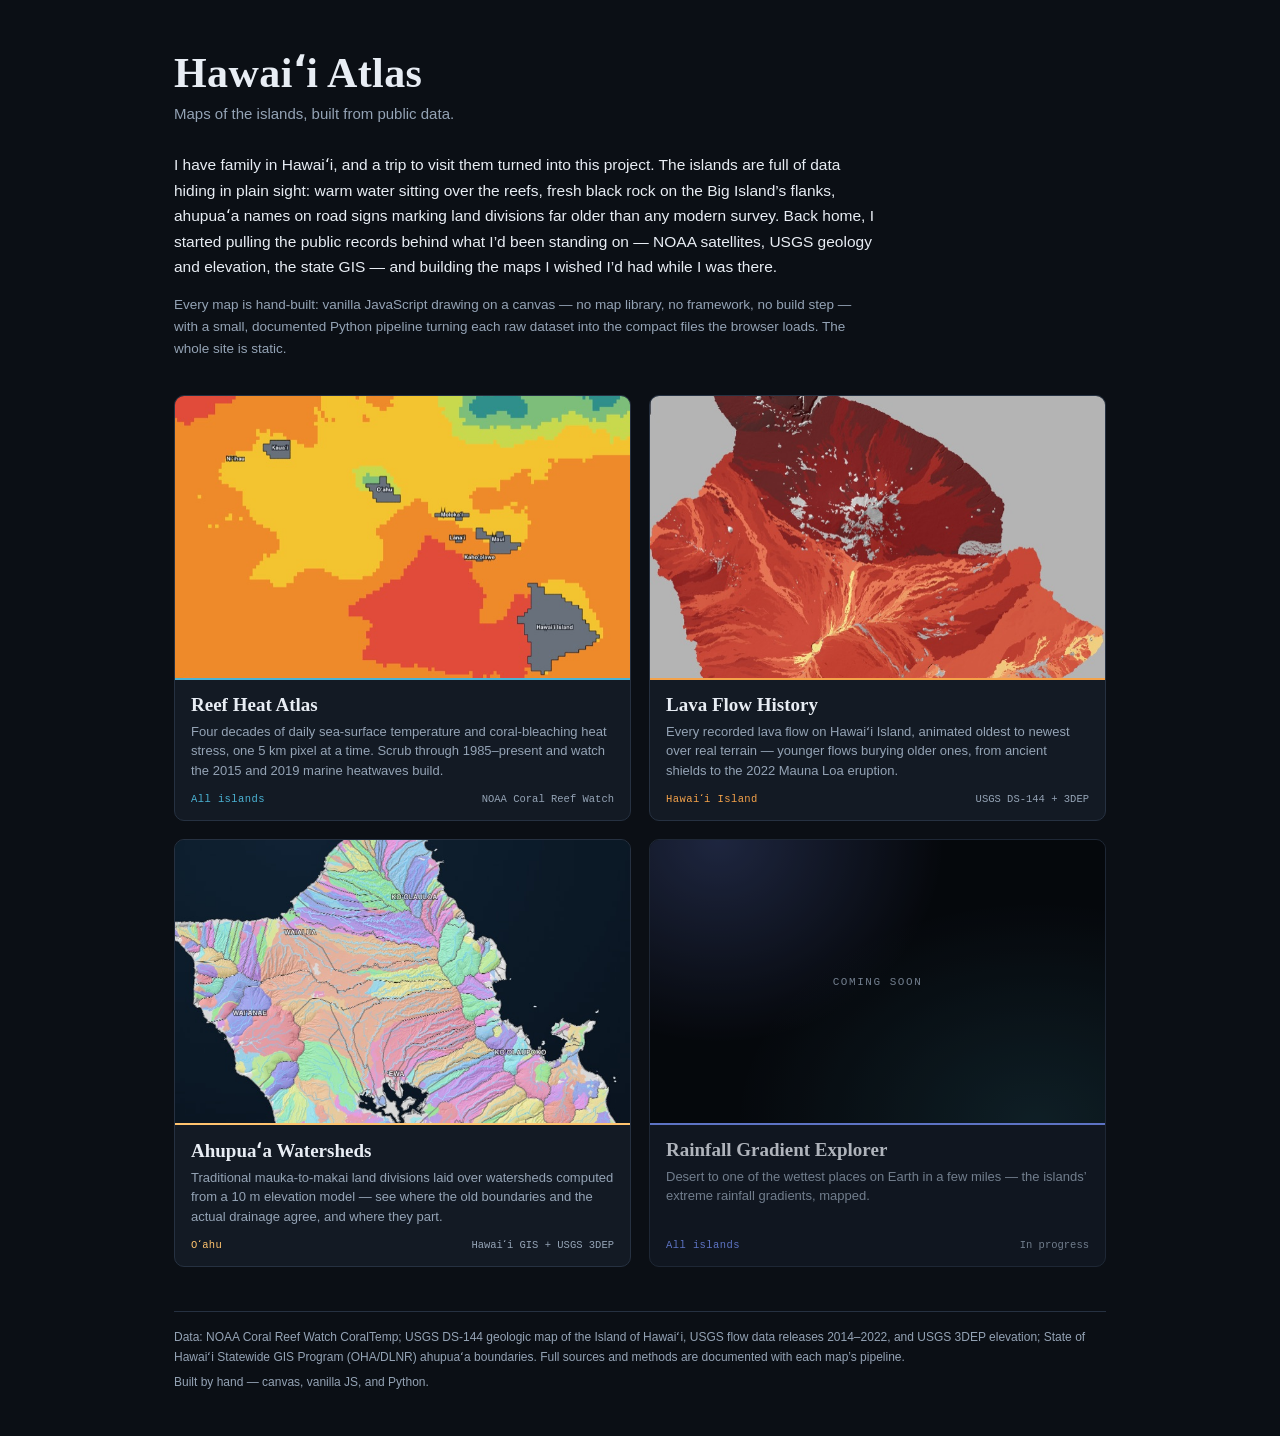
==== index.html @ 6e14ee61 "Site: hub, three canvas map apps, shared design system Vanilla JS on canvas, no build step, all path" ====
<!DOCTYPE html>
<html lang="en">
<head>
<meta charset="utf-8">
<meta name="viewport" content="width=device-width, initial-scale=1">
<title>Hawaiʻi Atlas</title>
<meta name="description" content="Interactive maps of the Hawaiian Islands built from public data: reef heat stress, lava flow history, and ahupuaʻa watersheds.">
<link rel="stylesheet" href="shared/atlas.css">
<style>
  body { overflow-y: auto; }
  .wrap { max-width: 980px; margin: 0 auto; padding: 48px 24px 40px; }

  .masthead h1 { font-size: 42px; margin: 0; }
  .masthead .tagline { color: var(--ink-dim); font-size: 15px; margin: 8px 0 0; }

  .story { margin: 30px 0 8px; max-width: 700px; }
  .story p { font-size: 15.5px; line-height: 1.65; color: var(--ink); margin: 0 0 14px; }
  .story .quiet { color: var(--ink-dim); font-size: 13.5px; }

  .cards {
    display: grid;
    grid-template-columns: repeat(2, minmax(0, 1fr));
    gap: 18px;
    margin-top: 34px;
  }
  .card {
    display: flex; flex-direction: column;
    background: var(--panel);
    border: 1px solid var(--line);
    border-radius: 10px;
    overflow: hidden;
    text-decoration: none;
    color: var(--ink);
    transition: transform 0.15s, border-color 0.15s;
  }
  .card:hover { transform: translateY(-3px); border-color: var(--card-accent, var(--accent)); }
  .card .thumb {
    aspect-ratio: 16 / 10;
    background: var(--bg-deep);
    border-bottom: 2px solid var(--card-accent, var(--line));
    overflow: hidden;
  }
  .card .thumb img { width: 100%; height: 100%; object-fit: cover; display: block; }
  .card .body { padding: 14px 16px 15px; display: flex; flex-direction: column; gap: 6px; flex: 1; }
  .card h2 { font-family: var(--serif); font-size: 19px; font-weight: 600; margin: 0; }
  .card .what { font-size: 13px; line-height: 1.5; color: var(--ink-dim); margin: 0; flex: 1; }
  .card .meta {
    display: flex; justify-content: space-between; align-items: baseline; gap: 10px;
    margin-top: 6px; font-family: var(--mono); font-size: 10.5px; color: var(--ink-dim);
  }
  .card .island { color: var(--card-accent, var(--accent)); letter-spacing: 0.04em; }

  .card.soon { opacity: 0.75; }
  .card.soon .thumb {
    display: flex; align-items: center; justify-content: center;
    background:
      radial-gradient(90% 130% at 15% 0%, rgba(122,150,255,0.28) 0%, transparent 55%),
      radial-gradient(110% 130% at 85% 100%, rgba(79,195,220,0.16) 0%, transparent 60%),
      var(--bg-deep);
    color: var(--ink-dim); font-family: var(--mono); font-size: 11px;
    letter-spacing: 0.14em; text-transform: uppercase;
  }

  footer { margin-top: 44px; border-top: 1px solid var(--line); padding-top: 16px; }
  footer p { color: var(--ink-dim); font-size: 12px; line-height: 1.6; margin: 0 0 6px; }
  footer a { color: var(--ink-dim); }
  footer a:hover { color: var(--accent); }

  @media (max-width: 640px) {
    .wrap { padding: 30px 18px 30px; }
    .masthead h1 { font-size: 32px; }
    .cards { grid-template-columns: 1fr; }
  }
</style>
</head>
<body>
<div class="wrap">
  <header class="masthead">
    <h1>Hawaiʻi Atlas</h1>
    <p class="tagline">Maps of the islands, built from public data.</p>
  </header>

  <section class="story">
    <p>
      I have family in Hawaiʻi, and a trip to visit them turned into this
      project. The islands are full of data hiding in plain sight: warm water
      sitting over the reefs, fresh black rock on the Big Island&rsquo;s flanks,
      ahupuaʻa names on road signs marking land divisions far older than any
      modern survey. Back home, I started pulling the public records behind
      what I&rsquo;d been standing on &mdash; NOAA satellites, USGS geology and
      elevation, the state GIS &mdash; and building the maps I wished I&rsquo;d
      had while I was there.
    </p>
    <!-- Room for a personal line here — who you visited, which islands, a photo. -->
    <p class="quiet">
      Every map is hand-built: vanilla JavaScript drawing on a canvas &mdash; no
      map library, no framework, no build step &mdash; with a small, documented
      Python pipeline turning each raw dataset into the compact files the
      browser loads. The whole site is static.
    </p>
  </section>

  <section class="cards">
    <a class="card" href="reef-heat-atlas/" style="--card-accent:#4bb3d4">
      <div class="thumb"><img src="shared/thumbs/reef.jpg" alt="Degree Heating Weeks around the Hawaiian Islands during the 2015 marine heatwave"></div>
      <div class="body">
        <h2>Reef Heat Atlas</h2>
        <p class="what">Four decades of daily sea-surface temperature and
          coral-bleaching heat stress, one 5&nbsp;km pixel at a time. Scrub
          through 1985&ndash;present and watch the 2015 and 2019 marine
          heatwaves build.</p>
        <div class="meta"><span class="island">All islands</span><span>NOAA Coral Reef Watch</span></div>
      </div>
    </a>

    <a class="card" href="lava-flow-history/" style="--card-accent:#f4a24a">
      <div class="thumb"><img src="shared/thumbs/lava.jpg" alt="Age-coloured lava flows of Hawaiʻi Island over a hillshade"></div>
      <div class="body">
        <h2>Lava Flow History</h2>
        <p class="what">Every recorded lava flow on Hawaiʻi Island, animated
          oldest to newest over real terrain &mdash; younger flows burying older
          ones, from ancient shields to the 2022 Mauna Loa eruption.</p>
        <div class="meta"><span class="island">Hawaiʻi Island</span><span>USGS DS-144 + 3DEP</span></div>
      </div>
    </a>

    <a class="card" href="ahupuaa-watersheds/" style="--card-accent:#ffc36e">
      <div class="thumb"><img src="shared/thumbs/ahupuaa.jpg" alt="Ahupuaʻa boundaries over computed watersheds and streams on Oʻahu"></div>
      <div class="body">
        <h2>Ahupuaʻa Watersheds</h2>
        <p class="what">Traditional mauka-to-makai land divisions laid over
          watersheds computed from a 10&nbsp;m elevation model &mdash; see where
          the old boundaries and the actual drainage agree, and where they part.</p>
        <div class="meta"><span class="island">Oʻahu</span><span>Hawaiʻi GIS + USGS 3DEP</span></div>
      </div>
    </a>

    <a class="card soon" href="rainfall-gradient/" style="--card-accent:#7a96ff">
      <div class="thumb">Coming&nbsp;soon</div>
      <div class="body">
        <h2>Rainfall Gradient Explorer</h2>
        <p class="what">Desert to one of the wettest places on Earth in a few
          miles &mdash; the islands&rsquo; extreme rainfall gradients, mapped.</p>
        <div class="meta"><span class="island">All islands</span><span>In progress</span></div>
      </div>
    </a>
  </section>

  <footer>
    <p>Data: NOAA Coral Reef Watch CoralTemp; USGS DS-144 geologic map of the
       Island of Hawaiʻi, USGS flow data releases 2014&ndash;2022, and USGS 3DEP
       elevation; State of Hawaiʻi Statewide GIS Program (OHA/DLNR) ahupuaʻa
       boundaries. Full sources and methods are documented with each map&rsquo;s
       pipeline.</p>
    <p>Built by hand &mdash; canvas, vanilla JS, and Python.</p>
  </footer>
</div>
</body>
</html>
---- shared/atlas.css ----
/* Hawaiʻi Atlas — shared design tokens and chrome.
   Each map keeps its own palette and accent; everything structural —
   background scale, type, panels, buttons, sliders — comes from here. */

:root {
  --bg: #0b0f15;
  --bg-deep: #05070a;
  --panel: #131a24;
  --panel-2: #0e141c;
  --panel-glass: rgba(19, 26, 36, 0.88);
  --line: #263141;
  --ink: #e8edf4;
  --ink-dim: #94a3b5;
  --accent: #4bb3d4;            /* overridden per map */
  --on-accent: #081820;         /* text on accent-filled controls */
  --serif: "Iowan Old Style", "Palatino", Georgia, serif;
  --sans: -apple-system, BlinkMacSystemFont, "Segoe UI", Roboto, Helvetica, Arial, sans-serif;
  --mono: ui-monospace, "SF Mono", Menlo, Consolas, monospace;
}

* { box-sizing: border-box; }

html, body {
  margin: 0;
  height: 100%;
  background: var(--bg);
  color: var(--ink);
  font-family: var(--sans);
  -webkit-font-smoothing: antialiased;
}

h1 { font-family: var(--serif); font-weight: 600; letter-spacing: 0.01em; }

/* --- panels ----------------------------------------------------------- */

.panel {
  background: var(--panel-glass);
  border: 1px solid var(--line);
  border-radius: 7px;
  backdrop-filter: blur(5px);
}

/* --- buttons ---------------------------------------------------------- */

button {
  font-family: var(--sans);
  font-size: 12px;
  color: var(--ink);
  background: var(--panel-2);
  border: 1px solid var(--line);
  border-radius: 6px;
  padding: 5px 10px;
  cursor: pointer;
  transition: border-color 0.15s, background 0.15s, color 0.15s;
}
button:hover { border-color: var(--accent); }
button.on, button[aria-pressed="true"] {
  background: var(--accent);
  border-color: var(--accent);
  color: var(--on-accent);
  font-weight: 600;
}
:focus-visible { outline: 2px solid var(--accent); outline-offset: 1px; }

/* segmented toggle: buttons fused into one control */
.seg { display: flex; }
.seg button { border-radius: 0; border-right-width: 0; }
.seg button:first-child { border-radius: 6px 0 0 6px; }
.seg button:last-child { border-radius: 0 6px 6px 0; border-right-width: 1px; }

/* --- form controls ---------------------------------------------------- */

select, input[type="text"] {
  background: var(--panel-2);
  color: var(--ink);
  border: 1px solid var(--line);
  border-radius: 6px;
  padding: 7px 10px;
  font-family: var(--sans);
  font-size: 13px;
}
select:focus, input[type="text"]:focus { outline: 1px solid var(--accent); }

input[type="range"] { accent-color: var(--accent); }
input[type="checkbox"] { accent-color: var(--accent); }

/* the time/opacity scrubber every map shares */
input[type="range"].scrub {
  -webkit-appearance: none;
  appearance: none;
  height: 4px;
  background: var(--line);
  border-radius: 3px;
  outline: none;
  cursor: pointer;
}
input[type="range"].scrub::-webkit-slider-thumb {
  -webkit-appearance: none;
  width: 15px; height: 15px;
  border-radius: 50%;
  background: var(--accent);
  border: 2px solid var(--bg);
  cursor: pointer;
}
input[type="range"].scrub::-moz-range-thumb {
  width: 15px; height: 15px;
  border-radius: 50%;
  background: var(--accent);
  border: 2px solid var(--bg);
  cursor: pointer;
}

/* --- "part of the atlas" home chip ------------------------------------ */

.atlas-home {
  display: inline-flex;
  align-items: center;
  gap: 6px;
  font-family: var(--sans);
  font-size: 11px;
  letter-spacing: 0.08em;
  text-transform: uppercase;
  color: var(--ink-dim);
  text-decoration: none;
  white-space: nowrap;
}
.atlas-home::before { content: "◂"; font-size: 12px; color: var(--accent); }
.atlas-home:hover { color: var(--accent); }
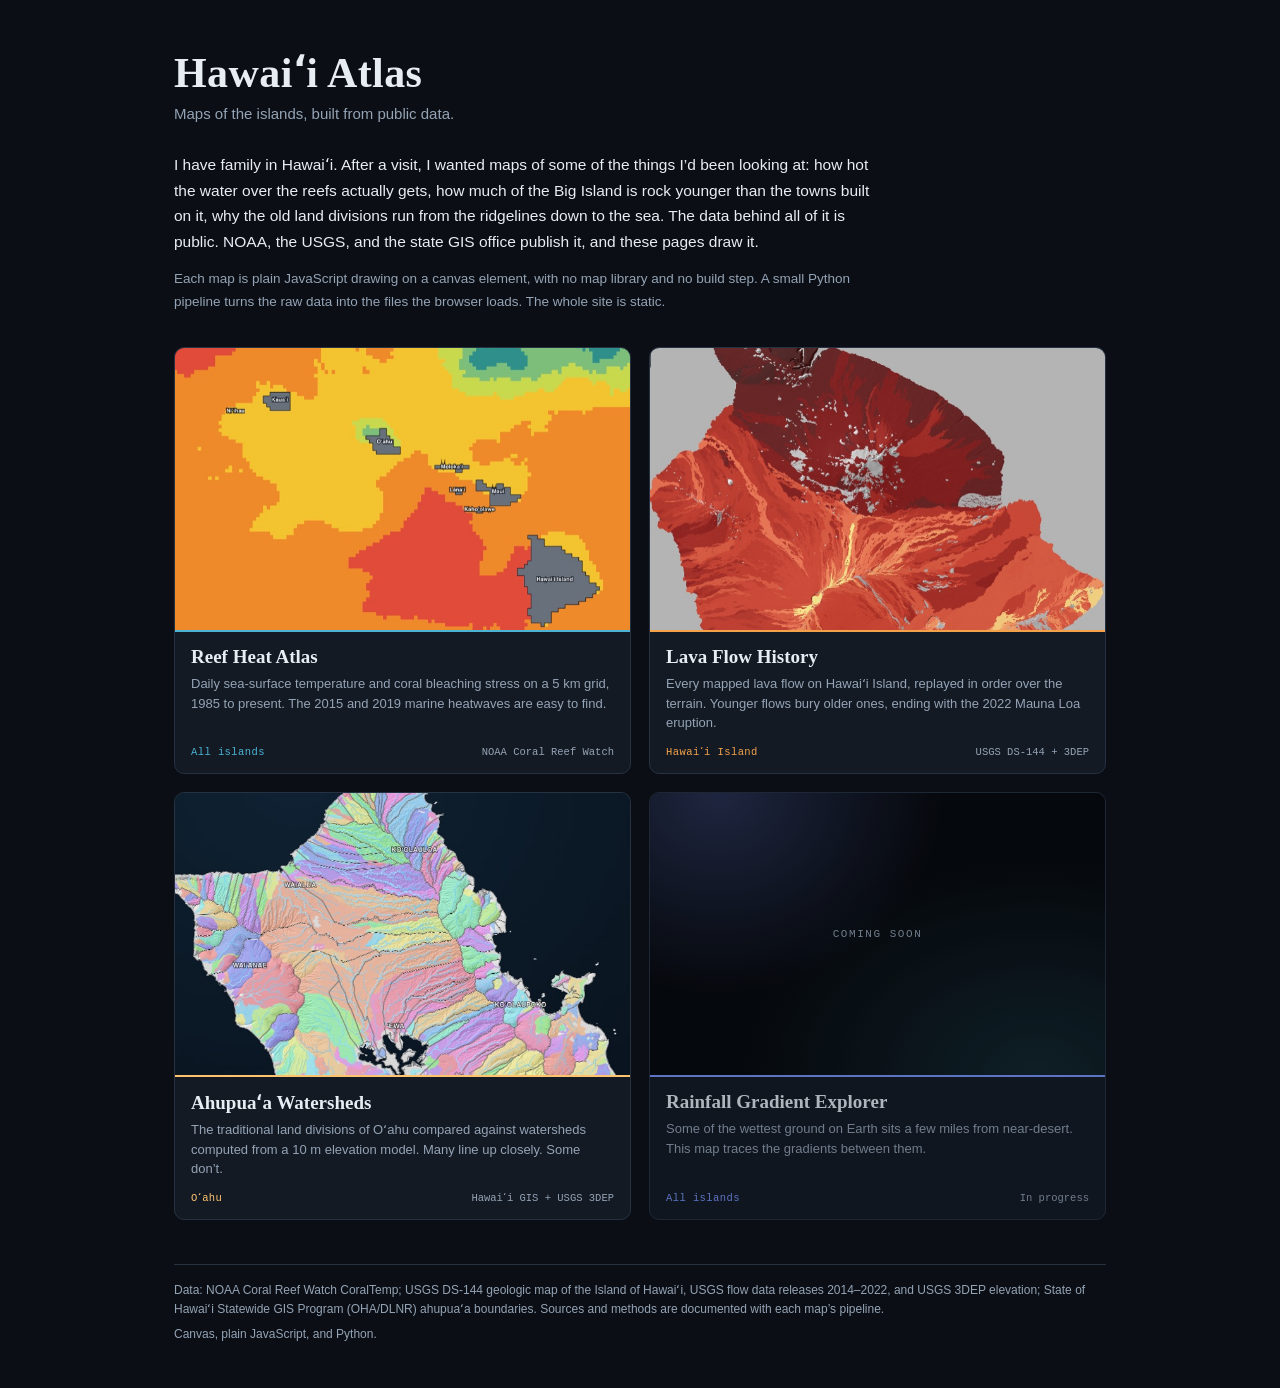
==== commit a87f3186: "Rework the site and repo prose Plain sentences throughout the hub, READMEs, in-app strings, and the " ====
--- a/index.html
+++ b/index.html
@@ -82,21 +82,18 @@
 
   <section class="story">
     <p>
-      I have family in Hawaiʻi, and a trip to visit them turned into this
-      project. The islands are full of data hiding in plain sight: warm water
-      sitting over the reefs, fresh black rock on the Big Island&rsquo;s flanks,
-      ahupuaʻa names on road signs marking land divisions far older than any
-      modern survey. Back home, I started pulling the public records behind
-      what I&rsquo;d been standing on &mdash; NOAA satellites, USGS geology and
-      elevation, the state GIS &mdash; and building the maps I wished I&rsquo;d
-      had while I was there.
+      I have family in Hawaiʻi. After a visit, I wanted maps of some of the
+      things I&rsquo;d been looking at: how hot the water over the reefs
+      actually gets, how much of the Big Island is rock younger than the towns
+      built on it, why the old land divisions run from the ridgelines down to
+      the sea. The data behind all of it is public. NOAA, the USGS, and the
+      state GIS office publish it, and these pages draw it.
     </p>
-    <!-- Room for a personal line here — who you visited, which islands, a photo. -->
+    <!-- Room for a personal line here (who you visited, which islands, a photo). -->
     <p class="quiet">
-      Every map is hand-built: vanilla JavaScript drawing on a canvas &mdash; no
-      map library, no framework, no build step &mdash; with a small, documented
-      Python pipeline turning each raw dataset into the compact files the
-      browser loads. The whole site is static.
+      Each map is plain JavaScript drawing on a canvas element, with no map
+      library and no build step. A small Python pipeline turns the raw data
+      into the files the browser loads. The whole site is static.
     </p>
   </section>
 
@@ -105,10 +102,9 @@
       <div class="thumb"><img src="shared/thumbs/reef.jpg" alt="Degree Heating Weeks around the Hawaiian Islands during the 2015 marine heatwave"></div>
       <div class="body">
         <h2>Reef Heat Atlas</h2>
-        <p class="what">Four decades of daily sea-surface temperature and
-          coral-bleaching heat stress, one 5&nbsp;km pixel at a time. Scrub
-          through 1985&ndash;present and watch the 2015 and 2019 marine
-          heatwaves build.</p>
+        <p class="what">Daily sea-surface temperature and coral bleaching
+          stress on a 5&nbsp;km grid, 1985 to present. The 2015 and 2019
+          marine heatwaves are easy to find.</p>
         <div class="meta"><span class="island">All islands</span><span>NOAA Coral Reef Watch</span></div>
       </div>
     </a>
@@ -117,9 +113,9 @@
       <div class="thumb"><img src="shared/thumbs/lava.jpg" alt="Age-coloured lava flows of Hawaiʻi Island over a hillshade"></div>
       <div class="body">
         <h2>Lava Flow History</h2>
-        <p class="what">Every recorded lava flow on Hawaiʻi Island, animated
-          oldest to newest over real terrain &mdash; younger flows burying older
-          ones, from ancient shields to the 2022 Mauna Loa eruption.</p>
+        <p class="what">Every mapped lava flow on Hawaiʻi Island, replayed
+          in order over the terrain. Younger flows bury older ones, ending
+          with the 2022 Mauna Loa eruption.</p>
         <div class="meta"><span class="island">Hawaiʻi Island</span><span>USGS DS-144 + 3DEP</span></div>
       </div>
     </a>
@@ -128,9 +124,9 @@
       <div class="thumb"><img src="shared/thumbs/ahupuaa.jpg" alt="Ahupuaʻa boundaries over computed watersheds and streams on Oʻahu"></div>
       <div class="body">
         <h2>Ahupuaʻa Watersheds</h2>
-        <p class="what">Traditional mauka-to-makai land divisions laid over
-          watersheds computed from a 10&nbsp;m elevation model &mdash; see where
-          the old boundaries and the actual drainage agree, and where they part.</p>
+        <p class="what">The traditional land divisions of Oʻahu compared
+          against watersheds computed from a 10&nbsp;m elevation model. Many
+          line up closely. Some don&rsquo;t.</p>
         <div class="meta"><span class="island">Oʻahu</span><span>Hawaiʻi GIS + USGS 3DEP</span></div>
       </div>
     </a>
@@ -139,8 +135,8 @@
       <div class="thumb">Coming&nbsp;soon</div>
       <div class="body">
         <h2>Rainfall Gradient Explorer</h2>
-        <p class="what">Desert to one of the wettest places on Earth in a few
-          miles &mdash; the islands&rsquo; extreme rainfall gradients, mapped.</p>
+        <p class="what">Some of the wettest ground on Earth sits a few miles
+          from near-desert. This map traces the gradients between them.</p>
         <div class="meta"><span class="island">All islands</span><span>In progress</span></div>
       </div>
     </a>
@@ -150,9 +146,9 @@
     <p>Data: NOAA Coral Reef Watch CoralTemp; USGS DS-144 geologic map of the
        Island of Hawaiʻi, USGS flow data releases 2014&ndash;2022, and USGS 3DEP
        elevation; State of Hawaiʻi Statewide GIS Program (OHA/DLNR) ahupuaʻa
-       boundaries. Full sources and methods are documented with each map&rsquo;s
+       boundaries. Sources and methods are documented with each map&rsquo;s
        pipeline.</p>
-    <p>Built by hand &mdash; canvas, vanilla JS, and Python.</p>
+    <p>Canvas, plain JavaScript, and Python.</p>
   </footer>
 </div>
 </body>
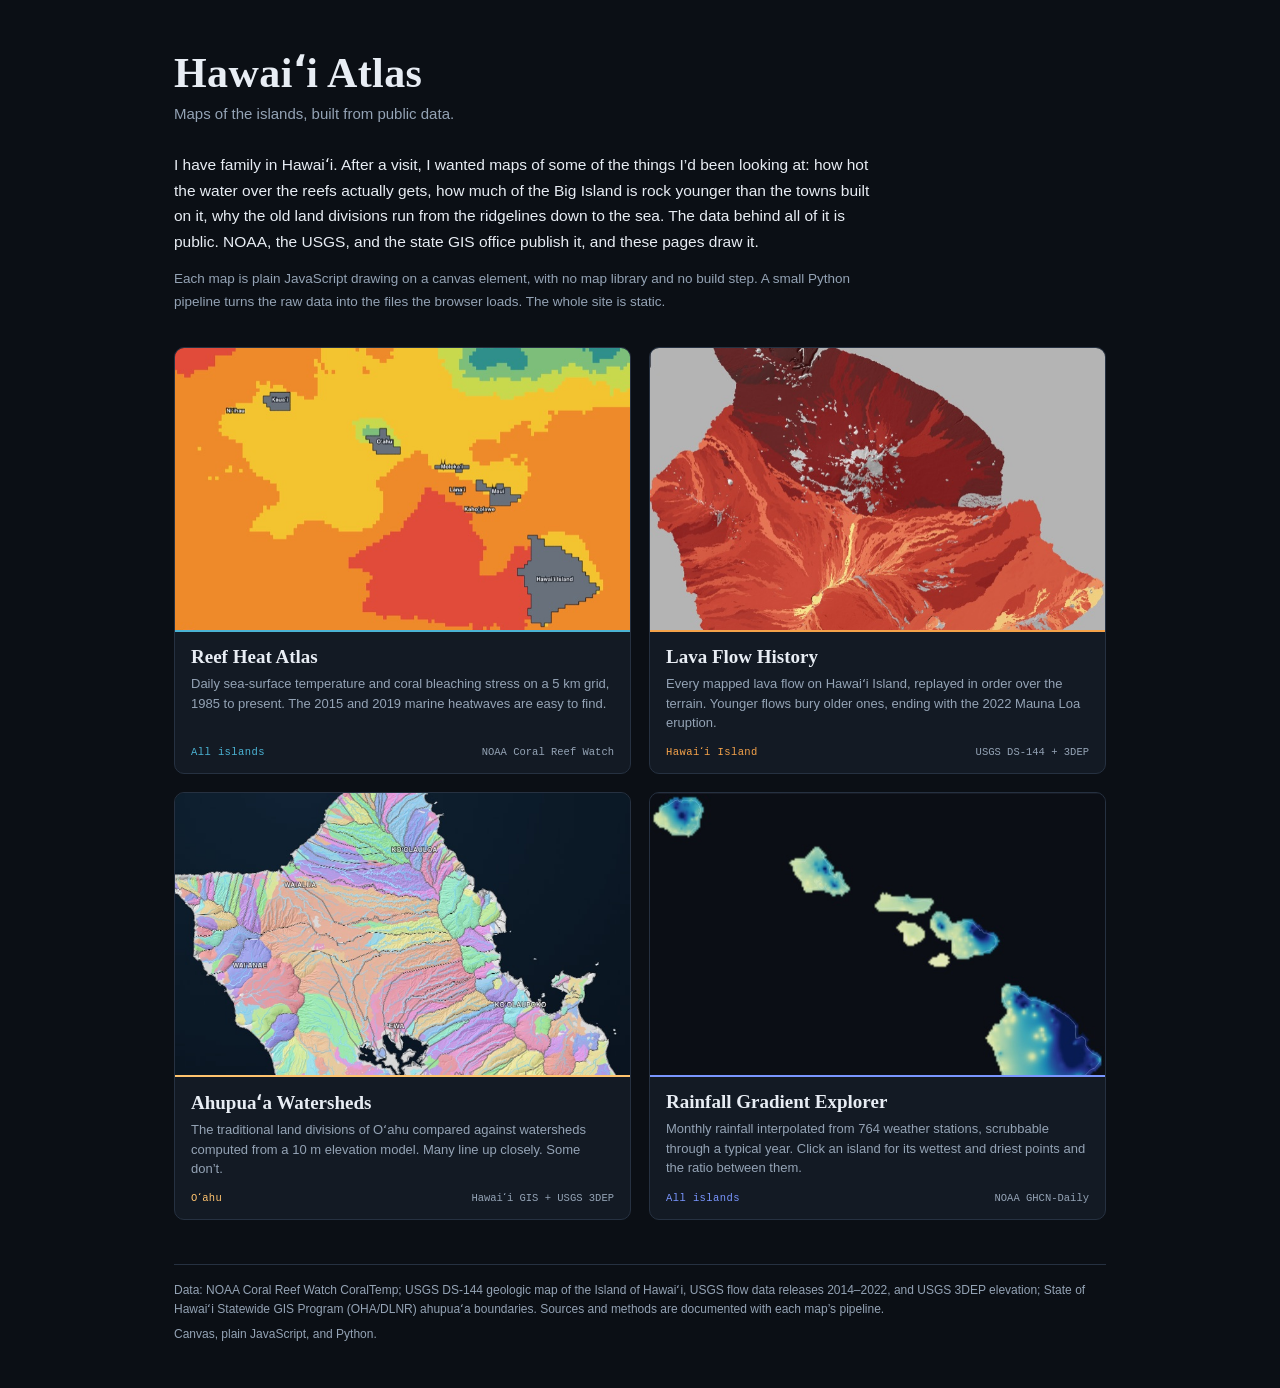
==== commit dd920479: "Rainfall Gradient Explorer: fourth map integrated The incoming project arrived with its pipeline hal" ====
--- a/index.html
+++ b/index.html
@@ -131,13 +131,14 @@
       </div>
     </a>
 
-    <a class="card soon" href="rainfall-gradient/" style="--card-accent:#7a96ff">
-      <div class="thumb">Coming&nbsp;soon</div>
+    <a class="card" href="rainfall-gradient/" style="--card-accent:#7a96ff">
+      <div class="thumb"><img src="shared/thumbs/rainfall.jpg" alt="Interpolated March rainfall across the Hawaiian Islands"></div>
       <div class="body">
         <h2>Rainfall Gradient Explorer</h2>
-        <p class="what">Some of the wettest ground on Earth sits a few miles
-          from near-desert. This map traces the gradients between them.</p>
-        <div class="meta"><span class="island">All islands</span><span>In progress</span></div>
+        <p class="what">Monthly rainfall interpolated from 764 weather
+          stations, scrubbable through a typical year. Click an island for its
+          wettest and driest points and the ratio between them.</p>
+        <div class="meta"><span class="island">All islands</span><span>NOAA GHCN-Daily</span></div>
       </div>
     </a>
   </section>
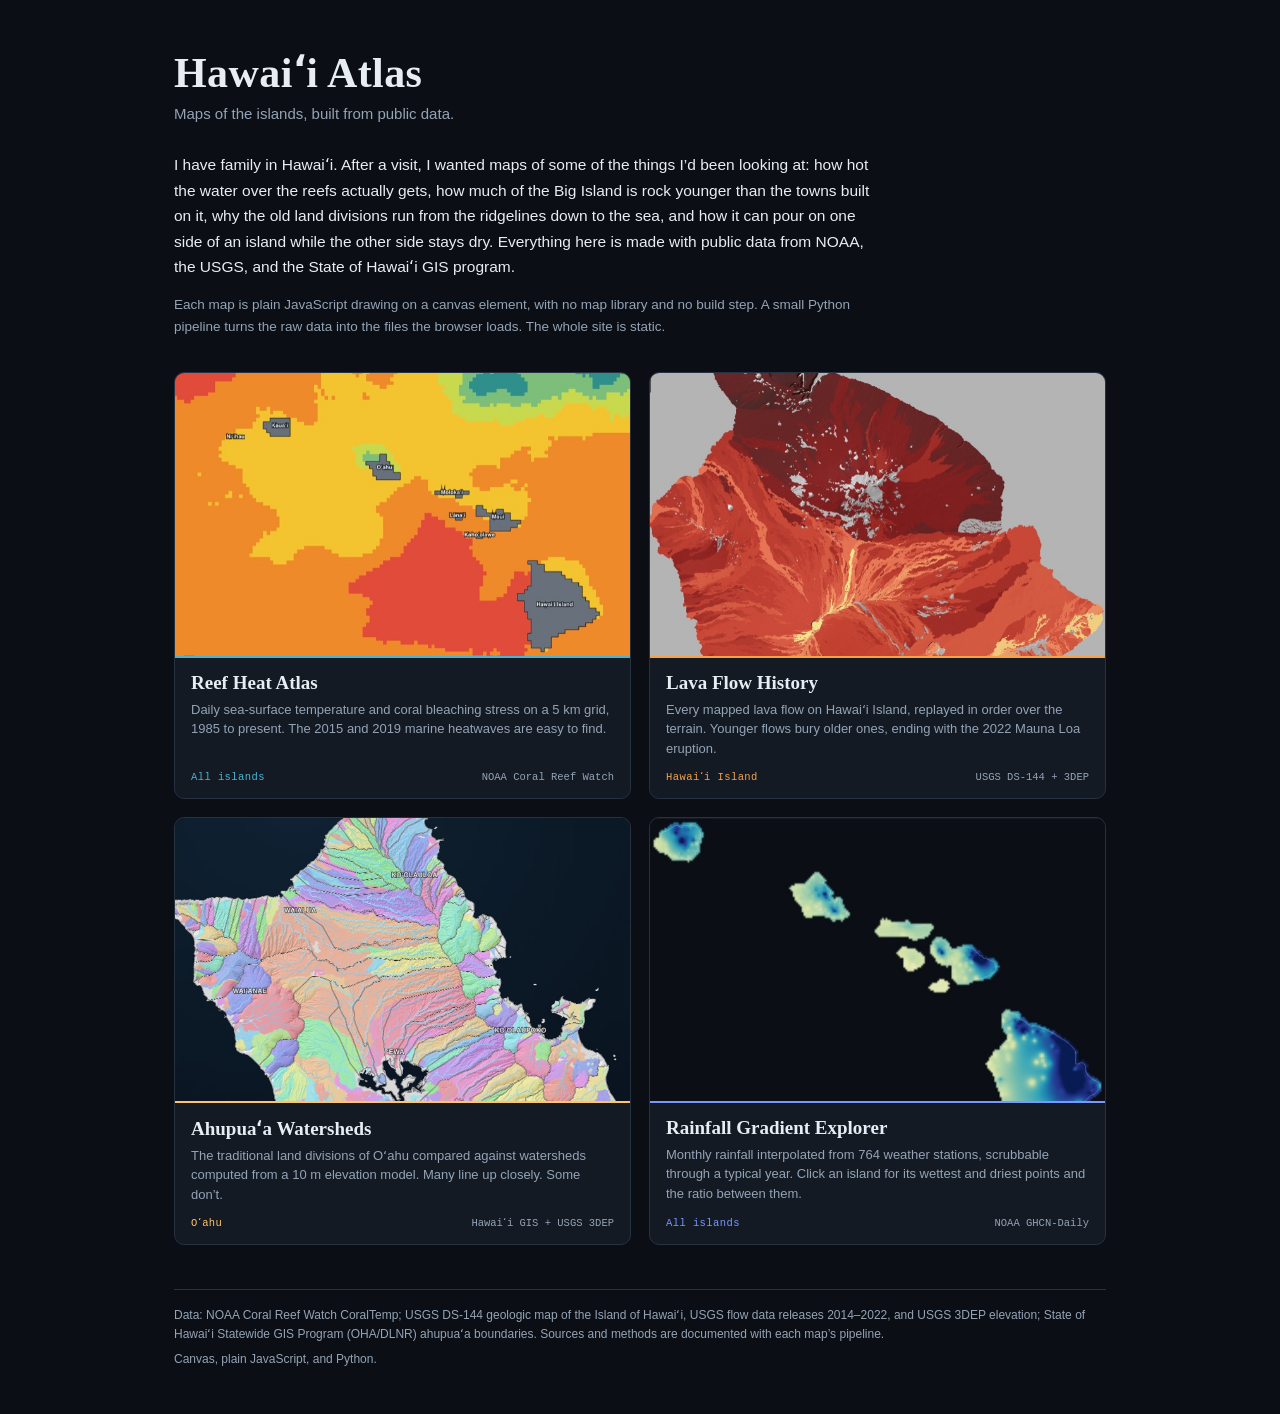
==== commit 59b5ab9c: "README rewrite and hub story fix; add .nojekyll for Pages The hub story now covers all four maps and" ====
--- a/index.html
+++ b/index.html
@@ -86,8 +86,9 @@
       things I&rsquo;d been looking at: how hot the water over the reefs
       actually gets, how much of the Big Island is rock younger than the towns
       built on it, why the old land divisions run from the ridgelines down to
-      the sea. The data behind all of it is public. NOAA, the USGS, and the
-      state GIS office publish it, and these pages draw it.
+      the sea, and how it can pour on one side of an island while the other
+      side stays dry. Everything here is made with public data from NOAA, the
+      USGS, and the State of Hawaiʻi GIS program.
     </p>
     <!-- Room for a personal line here (who you visited, which islands, a photo). -->
     <p class="quiet">
